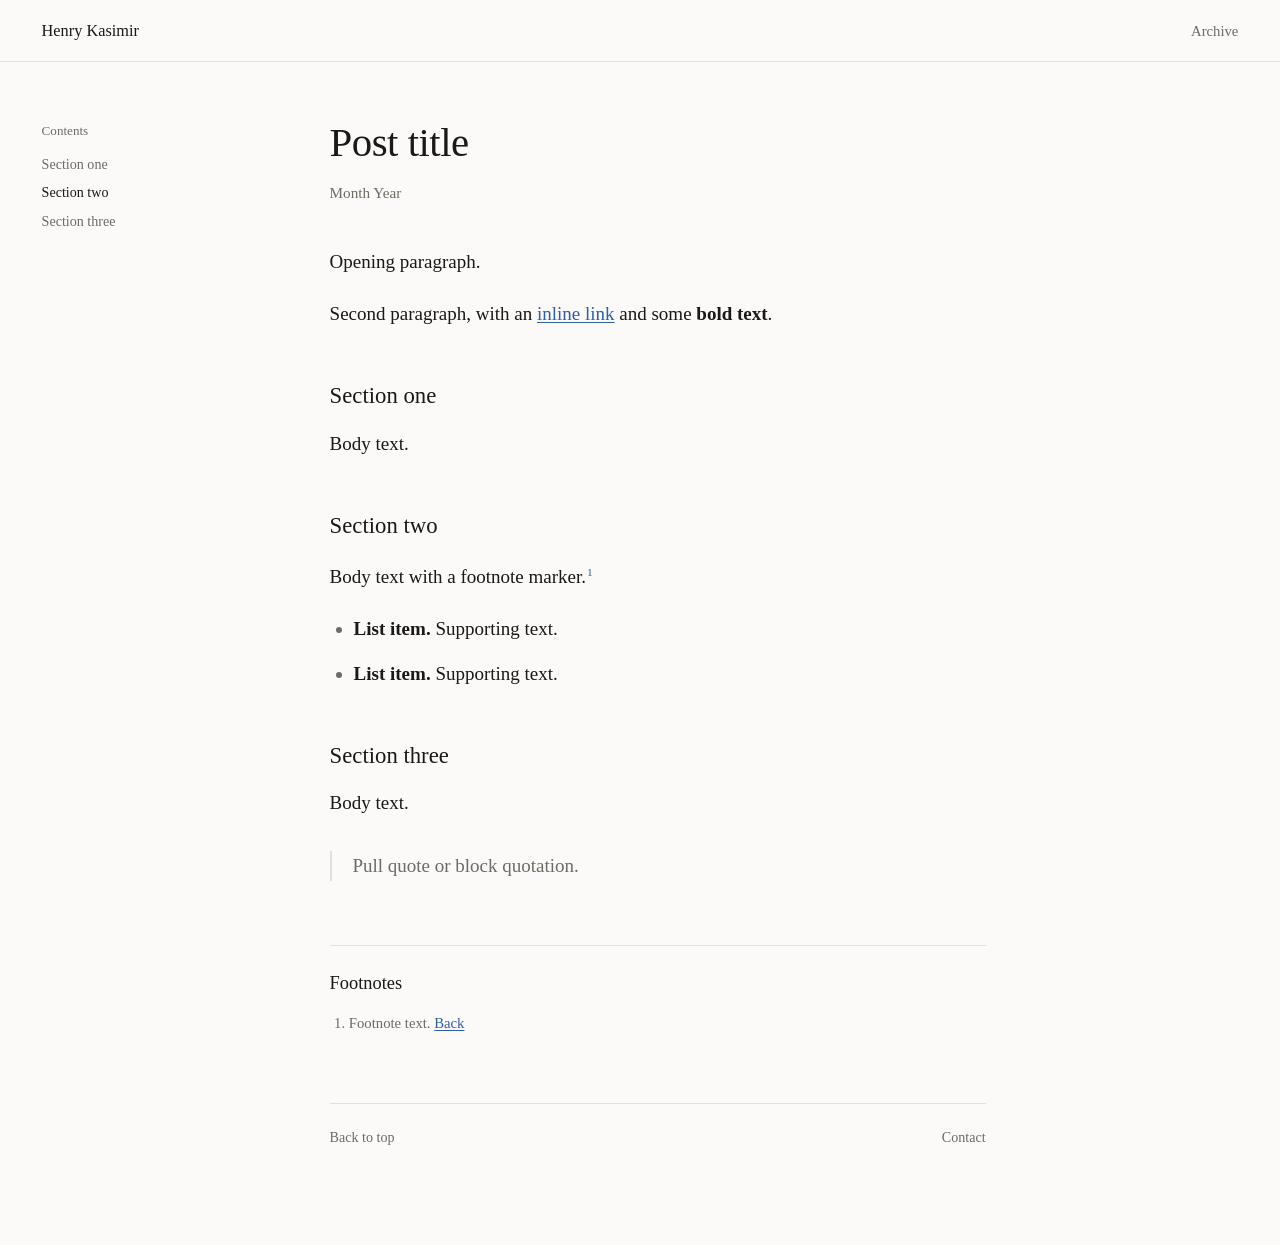
==== index.html @ f0437819 "first upload first upload" ====
<!DOCTYPE html>
<html lang="en">
<head>
<meta charset="utf-8">
<meta name="viewport" content="width=device-width, initial-scale=1">
<title>Henry Kasimir</title>
<meta name="description" content="">
<link rel="stylesheet" href="style.css">
</head>
<body id="top">

<header class="masthead">
  <div class="masthead-inner">
    <a class="sitename" href="/">Henry Kasimir</a>
    <nav><a href="/archive.html">Archive</a></nav>
  </div>
</header>

<div class="page">

  <!-- Contents rail. Each link points at a section id below. -->
  <aside class="contents">
    <h2>Contents</h2>
    <ol>
      <li><a href="#section-one">Section one</a></li>
      <li><a href="#section-two">Section two</a></li>
      <li><a href="#section-three">Section three</a></li>
    </ol>
  </aside>

  <article>
    <h1>Post title</h1>
    <p class="dateline">Month Year</p>

    <p>Opening paragraph.</p>
    <p>Second paragraph, with an <a href="#">inline link</a> and some <strong>bold text</strong>.</p>

    <h2 id="section-one">Section one</h2>
    <p>Body text.</p>

    <h2 id="section-two">Section two</h2>
    <p>Body text with a footnote marker.<sup><a href="#fn1" id="fnref1">1</a></sup></p>
    <ul>
      <li><strong>List item.</strong> Supporting text.</li>
      <li><strong>List item.</strong> Supporting text.</li>
    </ul>

    <h2 id="section-three">Section three</h2>
    <p>Body text.</p>
    <blockquote>Pull quote or block quotation.</blockquote>

    <div class="footnotes">
      <h2>Footnotes</h2>
      <ol>
        <li id="fn1">Footnote text. <a href="#fnref1">Back</a></li>
      </ol>
    </div>
  </article>

  <div class="foot">
    <a href="#top">Back to top</a>
    <a href="mailto:you@example.com">Contact</a>
  </div>

</div>

<script src="script.js"></script>
</body>
</html>
---- style.css ----
:root{
  --bg:#FBFAF8;
  --ink:#1B1917;
  --muted:#6F6A64;
  --rule:#E4E0D9;
  --link:#2E5FA3;
  --measure:41rem;
  --serif:"Tiempos Text","Charter","Bitstream Charter","Sitka Text",Cambria,Georgia,"Times New Roman",serif;
}

*{box-sizing:border-box}

html{scroll-behavior:smooth;scroll-padding-top:6rem}
@media (prefers-reduced-motion:reduce){html{scroll-behavior:auto}}

body{
  margin:0;
  background:var(--bg);
  color:var(--ink);
  font-family:var(--serif);
  font-size:19px;
  line-height:1.62;
  -webkit-font-smoothing:antialiased;
  text-rendering:optimizeLegibility;
}

a{color:var(--link);text-decoration:underline;text-underline-offset:2px;text-decoration-thickness:.05em}
a:hover{color:var(--ink)}
a:focus-visible{outline:2px solid var(--link);outline-offset:3px;border-radius:2px}

/* masthead */
.masthead{position:fixed;top:0;left:0;right:0;z-index:20;background:var(--bg);border-bottom:1px solid var(--rule)}
.masthead-inner{max-width:78rem;margin:0 auto;padding:.95rem 1.6rem;display:flex;align-items:baseline;justify-content:space-between;gap:1rem}
.sitename{font-size:1.02rem;color:var(--ink);text-decoration:none}
.sitename:hover{color:var(--link)}
.masthead nav a{font-size:.92rem;color:var(--muted);text-decoration:none}
.masthead nav a:hover{color:var(--link)}

/* page frame */
.page{
  max-width:78rem;margin:0 auto;
  padding:7.5rem 1.6rem 6rem;
  display:grid;
  grid-template-columns:14rem minmax(0,var(--measure)) 1fr;
  column-gap:4rem;
}
.page--single{grid-template-columns:minmax(0,var(--measure)) 1fr}
.page--single article,.page--single .foot{grid-column:1}

/* contents rail */
.contents{grid-column:1;position:sticky;top:7.5rem;align-self:start;max-height:calc(100vh - 10rem);overflow-y:auto}
.contents h2{font-size:.82rem;font-weight:400;color:var(--muted);margin:0 0 .85rem}
.contents ol{list-style:none;margin:0;padding:0}
.contents li{margin-bottom:.6rem}
.contents a{font-size:.88rem;line-height:1.35;color:var(--muted);text-decoration:none;display:block}
.contents a:hover,.contents a.current{color:var(--ink)}

/* article */
article{grid-column:2}
h1{font-size:2.55rem;line-height:1.14;font-weight:400;letter-spacing:-.012em;margin:0 0 .9rem}
.dateline{color:var(--muted);font-size:.95rem;margin:0 0 2.6rem}
article p{margin:0 0 1.35rem}
article h2{font-size:1.42rem;font-weight:400;line-height:1.3;margin:3.2rem 0 1.1rem}
article strong{font-weight:600}
article ul,article ol{margin:0 0 1.35rem;padding-left:1.5rem}
article li{margin-bottom:.85rem}
article li::marker{color:var(--muted)}
blockquote{margin:2rem 0;padding-left:1.3rem;border-left:2px solid var(--rule);color:var(--muted)}
sup a{text-decoration:none;font-size:.72em;padding-left:1px}

/* archive list */
.archive-list{list-style:none;margin:2rem 0 0;padding:0}
.archive-list li{display:flex;justify-content:space-between;gap:1.5rem;padding:.85rem 0;border-bottom:1px solid var(--rule)}
.archive-date{color:var(--muted);font-size:.9rem;white-space:nowrap}

/* footnotes and foot */
.footnotes{margin-top:4rem;padding-top:1.6rem;border-top:1px solid var(--rule)}
.footnotes h2{font-size:1.15rem;font-weight:400;margin:0 0 1rem}
.footnotes ol{font-size:.92rem;color:var(--muted);padding-left:1.2rem;margin:0}
.footnotes li{margin-bottom:.7rem}
.foot{grid-column:2;margin-top:3.5rem;padding-top:1.4rem;border-top:1px solid var(--rule);display:flex;justify-content:space-between;gap:1rem;flex-wrap:wrap;font-size:.88rem}
.foot a{color:var(--muted);text-decoration:none}
.foot a:hover{color:var(--link)}

/* responsive */
@media (max-width:64rem){
  .page,.page--single{grid-template-columns:minmax(0,1fr);padding-top:6.5rem}
  article,.foot{grid-column:1}
  .contents{grid-column:1;position:static;max-height:none;margin-bottom:3rem;padding-bottom:1.6rem;border-bottom:1px solid var(--rule);order:-1}
  .contents ol{columns:2;column-gap:2rem}
}
@media (max-width:34rem){
  body{font-size:18px}
  h1{font-size:2rem}
  .page{padding-left:1.25rem;padding-right:1.25rem}
  .contents ol{columns:1}
  .masthead-inner{padding-left:1.25rem;padding-right:1.25rem}
}
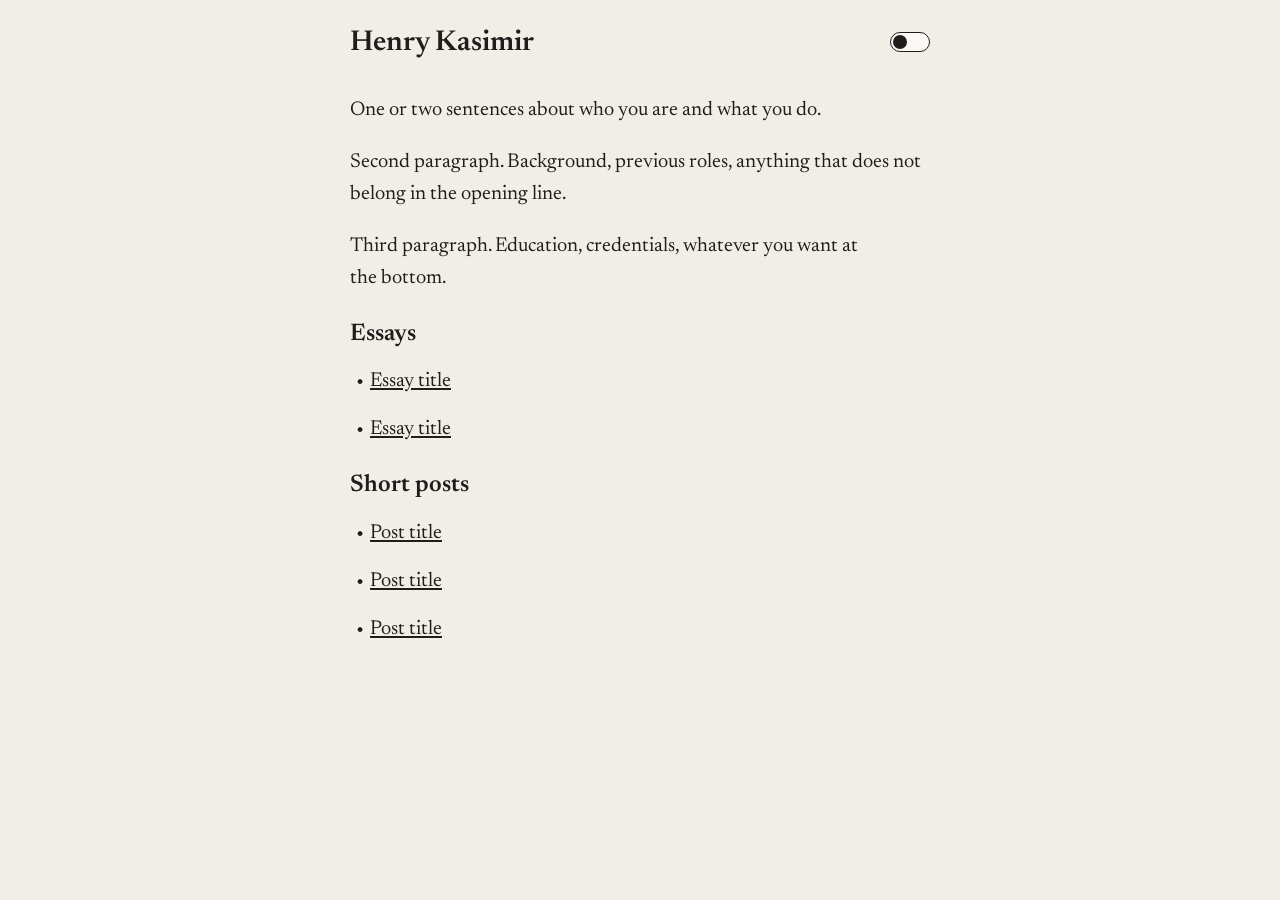
==== commit 188b6fc2: "new uploads 3 new uploads 3" ====
--- a/index.html
+++ b/index.html
@@ -5,65 +5,71 @@
 <meta name="viewport" content="width=device-width, initial-scale=1">
 <title>Henry Kasimir</title>
 <meta name="description" content="">
+<script>
+  (function () {
+    var t = null;
+    try { t = localStorage.getItem('theme'); } catch (e) {}
+    if (!t) {
+      t = window.matchMedia && window.matchMedia('(prefers-color-scheme: dark)').matches ? 'dark' : 'light';
+    }
+    document.documentElement.setAttribute('data-theme', t);
+  })();
+</script>
+<link rel="preconnect" href="https://fonts.googleapis.com">
+<link rel="preconnect" href="https://fonts.gstatic.com" crossorigin>
+<link href="https://fonts.googleapis.com/css2?family=Newsreader:ital,opsz,wght@0,6..72,400;0,6..72,500;0,6..72,600;0,6..72,700;1,6..72,400;1,6..72,600&display=swap" rel="stylesheet">
 <link rel="stylesheet" href="style.css">
 </head>
-<body id="top">
+<body>
+<div id="top" class="page-wrapper">
 
-<header class="masthead">
-  <div class="masthead-inner">
-    <a class="sitename" href="/">Henry Kasimir</a>
-    <nav><a href="/archive.html">Archive</a></nav>
-  </div>
-</header>
+  <header class="header">
+    <div class="container cc-header cc-narrow">
+      <a href="/" class="header-name-link"><h1 class="header-name">Henry Kasimir</h1></a>
+      
+      <div class="toggle-switch">
+        <input type="checkbox" id="color-mode" name="Color Mode" class="toggle-checkbox">
+        <label for="color-mode" class="toggle-label"><span class="u-sr-only">Dark mode</span></label>
+      </div>
+    </div>
+  </header>
 
-<div class="page">
 
-  <!-- Contents rail. Each link points at a section id below. -->
-  <aside class="contents">
-    <h2>Contents</h2>
-    <ol>
-      <li><a href="#section-one">Section one</a></li>
-      <li><a href="#section-two">Section two</a></li>
-      <li><a href="#section-three">Section three</a></li>
-    </ol>
-  </aside>
 
-  <article>
-    <h1>Post title</h1>
-    <p class="dateline">Month Year</p>
+  <main class="page-main">
+    <article>
+      <div class="container cc-narrow">
+        <section>
+          <p>One or two sentences about who you are and what you do<span class="home-intro_expand-period">.</span><span class="home-intro_expand-ellipsis"> ... </span><button type="button" class="home-intro_expand-link">More</button></p>
+          <div class="home-intro_expand-content" hidden>
+            <div class="rich-text">
+              <p>Second paragraph. Background, previous roles, anything that does not belong in the opening line.</p>
+              <p>Third paragraph. Education, credentials, whatever you want at the bottom.</p>
+            </div>
+          </div>
+        </section>
 
-    <p>Opening paragraph.</p>
-    <p>Second paragraph, with an <a href="#">inline link</a> and some <strong>bold text</strong>.</p>
+        <section class="u-mt-sm">
+          <h2 class="h3">Essays</h2>
+          <ul class="bullet-list_list">
+            <li class="bullet-list_item"><a href="/essay.html" class="bullet-list_link">Essay title</a></li>
+            <li class="bullet-list_item"><a href="#" class="bullet-list_link">Essay title</a></li>
+          </ul>
+        </section>
 
-    <h2 id="section-one">Section one</h2>
-    <p>Body text.</p>
-
-    <h2 id="section-two">Section two</h2>
-    <p>Body text with a footnote marker.<sup><a href="#fn1" id="fnref1">1</a></sup></p>
-    <ul>
-      <li><strong>List item.</strong> Supporting text.</li>
-      <li><strong>List item.</strong> Supporting text.</li>
-    </ul>
-
-    <h2 id="section-three">Section three</h2>
-    <p>Body text.</p>
-    <blockquote>Pull quote or block quotation.</blockquote>
-
-    <div class="footnotes">
-      <h2>Footnotes</h2>
-      <ol>
-        <li id="fn1">Footnote text. <a href="#fnref1">Back</a></li>
-      </ol>
-    </div>
-  </article>
-
-  <div class="foot">
-    <a href="#top">Back to top</a>
-    <a href="mailto:you@example.com">Contact</a>
-  </div>
+        <section class="u-mt-sm u-mb-lg">
+          <h2 class="h3">Short posts</h2>
+          <ul class="bullet-list_list">
+            <li class="bullet-list_item"><a href="/post.html" class="bullet-list_link">Post title</a></li>
+            <li class="bullet-list_item"><a href="#" class="bullet-list_link">Post title</a></li>
+            <li class="bullet-list_item"><a href="#" class="bullet-list_link">Post title</a></li>
+          </ul>
+        </section>
+      </div>
+    </article>
+  </main>
 
 </div>
-
 <script src="script.js"></script>
 </body>
 </html>
--- a/style.css
+++ b/style.css
@@ -1,98 +1,275 @@
+/* Values taken from the reference site's stylesheet and its inline style block.
+   Typeface is Newsreader, a free Google font, loaded in each page's head. */
+
 :root{
-  --bg:#FBFAF8;
-  --ink:#1B1917;
-  --muted:#6F6A64;
-  --rule:#E4E0D9;
-  --link:#2E5FA3;
-  --measure:41rem;
-  --serif:"Tiempos Text","Charter","Bitstream Charter","Sitka Text",Cambria,Georgia,"Times New Roman",serif;
+  --ivory-light:#faf9f5;
+  --ivory-medium:#f0eee6;
+  --ivory-dark:#e8e6dc;
+  --slate-dark:#1f1e1d;
+  --slate-medium:#3d3d3a;
+  --slate-light:#5e5d59;
+  --cloud-light:#d1cfc5;
+  --cloud-medium:#b0aea5;
+  --cloud-dark:#87867f;
+
+  --font:"Newsreader","Times New Roman",serif;
+  --measure:38.75rem;
+
+  /* the knob stays dark in both modes, as on the reference site */
+  --accent:var(--slate-dark);
+}
+
+[data-theme="light"]{
+  --bg:var(--ivory-medium);
+  --text:var(--slate-dark);
+  --text-secondary:var(--slate-light);
+  --link-hover:var(--slate-light);
+  --border:var(--cloud-light);
+  --footnote-bg:#00000014;
+  --footnote-bg-hover:#00000026;
+  --tooltip-bg:var(--ivory-light);
+  --track:var(--ivory-light);
+}
+
+[data-theme="dark"]{
+  --bg:var(--slate-dark);
+  --text:var(--ivory-medium);
+  --text-secondary:var(--cloud-medium);
+  --link-hover:var(--cloud-medium);
+  --border:var(--slate-light);
+  --footnote-bg:#ffffff26;
+  --footnote-bg-hover:#ffffff66;
+  --tooltip-bg:var(--slate-medium);
+  --track:var(--text);
 }
 
 *{box-sizing:border-box}
-
-html{scroll-behavior:smooth;scroll-padding-top:6rem}
+html{scroll-behavior:smooth}
 @media (prefers-reduced-motion:reduce){html{scroll-behavior:auto}}
 
 body{
   margin:0;
-  background:var(--bg);
-  color:var(--ink);
-  font-family:var(--serif);
-  font-size:19px;
-  line-height:1.62;
-  -webkit-font-smoothing:antialiased;
-  text-rendering:optimizeLegibility;
-}
-
-a{color:var(--link);text-decoration:underline;text-underline-offset:2px;text-decoration-thickness:.05em}
-a:hover{color:var(--ink)}
-a:focus-visible{outline:2px solid var(--link);outline-offset:3px;border-radius:2px}
-
-/* masthead */
-.masthead{position:fixed;top:0;left:0;right:0;z-index:20;background:var(--bg);border-bottom:1px solid var(--rule)}
-.masthead-inner{max-width:78rem;margin:0 auto;padding:.95rem 1.6rem;display:flex;align-items:baseline;justify-content:space-between;gap:1rem}
-.sitename{font-size:1.02rem;color:var(--ink);text-decoration:none}
-.sitename:hover{color:var(--link)}
-.masthead nav a{font-size:.92rem;color:var(--muted);text-decoration:none}
-.masthead nav a:hover{color:var(--link)}
-
-/* page frame */
-.page{
-  max-width:78rem;margin:0 auto;
-  padding:7.5rem 1.6rem 6rem;
-  display:grid;
-  grid-template-columns:14rem minmax(0,var(--measure)) 1fr;
-  column-gap:4rem;
-}
-.page--single{grid-template-columns:minmax(0,var(--measure)) 1fr}
-.page--single article,.page--single .foot{grid-column:1}
-
-/* contents rail */
-.contents{grid-column:1;position:sticky;top:7.5rem;align-self:start;max-height:calc(100vh - 10rem);overflow-y:auto}
-.contents h2{font-size:.82rem;font-weight:400;color:var(--muted);margin:0 0 .85rem}
-.contents ol{list-style:none;margin:0;padding:0}
-.contents li{margin-bottom:.6rem}
-.contents a{font-size:.88rem;line-height:1.35;color:var(--muted);text-decoration:none;display:block}
-.contents a:hover,.contents a.current{color:var(--ink)}
-
-/* article */
-article{grid-column:2}
-h1{font-size:2.55rem;line-height:1.14;font-weight:400;letter-spacing:-.012em;margin:0 0 .9rem}
-.dateline{color:var(--muted);font-size:.95rem;margin:0 0 2.6rem}
-article p{margin:0 0 1.35rem}
-article h2{font-size:1.42rem;font-weight:400;line-height:1.3;margin:3.2rem 0 1.1rem}
-article strong{font-weight:600}
-article ul,article ol{margin:0 0 1.35rem;padding-left:1.5rem}
-article li{margin-bottom:.85rem}
-article li::marker{color:var(--muted)}
-blockquote{margin:2rem 0;padding-left:1.3rem;border-left:2px solid var(--rule);color:var(--muted)}
-sup a{text-decoration:none;font-size:.72em;padding-left:1px}
-
-/* archive list */
-.archive-list{list-style:none;margin:2rem 0 0;padding:0}
-.archive-list li{display:flex;justify-content:space-between;gap:1.5rem;padding:.85rem 0;border-bottom:1px solid var(--rule)}
-.archive-date{color:var(--muted);font-size:.9rem;white-space:nowrap}
-
-/* footnotes and foot */
-.footnotes{margin-top:4rem;padding-top:1.6rem;border-top:1px solid var(--rule)}
-.footnotes h2{font-size:1.15rem;font-weight:400;margin:0 0 1rem}
-.footnotes ol{font-size:.92rem;color:var(--muted);padding-left:1.2rem;margin:0}
-.footnotes li{margin-bottom:.7rem}
-.foot{grid-column:2;margin-top:3.5rem;padding-top:1.4rem;border-top:1px solid var(--rule);display:flex;justify-content:space-between;gap:1rem;flex-wrap:wrap;font-size:.88rem}
-.foot a{color:var(--muted);text-decoration:none}
-.foot a:hover{color:var(--link)}
-
-/* responsive */
-@media (max-width:64rem){
-  .page,.page--single{grid-template-columns:minmax(0,1fr);padding-top:6.5rem}
-  article,.foot{grid-column:1}
-  .contents{grid-column:1;position:static;max-height:none;margin-bottom:3rem;padding-bottom:1.6rem;border-bottom:1px solid var(--rule);order:-1}
-  .contents ol{columns:2;column-gap:2rem}
-}
-@media (max-width:34rem){
-  body{font-size:18px}
-  h1{font-size:2rem}
-  .page{padding-left:1.25rem;padding-right:1.25rem}
-  .contents ol{columns:1}
-  .masthead-inner{padding-left:1.25rem;padding-right:1.25rem}
-}
+  background-color:var(--bg);
+  color:var(--text);
+  font-family:var(--font);
+  font-optical-sizing:auto;
+  font-variation-settings:"opsz" 24;
+  font-size:1.25rem;
+  line-height:1.6;
+  font-weight:400;
+  transition:color .2s linear,background-color .2s linear;
+}
+::selection{background-color:#0064ff42;color:inherit}
+
+/* ---------- typography ---------- */
+h1,.h1{margin:0 0 .2em;font-size:3.1em;line-height:1.1;font-weight:700}
+h2,.h2{margin:0 0 .5em;font-size:1.6em;line-height:1.2;font-weight:600}
+h3,.h3{margin:0 0 .7em;font-size:1.2em;line-height:1.2;font-weight:600}
+h2.h3{font-size:1.2em;margin-bottom:.7em}
+p{margin:0 0 1em}
+strong{font-weight:600}
+
+a{
+  color:var(--text);
+  text-decoration:underline;
+  text-underline-offset:.1em;
+  text-decoration-thickness:.08em;
+  transition:color .2s linear;
+}
+a:hover{color:var(--link-hover)}
+a:focus-visible{outline:2px solid var(--text);outline-offset:2px}
+
+ul,ol{margin:0 0 1em;padding-left:2.2em}
+li{margin-bottom:.3em}
+
+blockquote{
+  border-left:1px solid var(--border);
+  margin:2em 0;padding:.25em 0 .1em 1.25em;
+  font-size:1em;font-style:italic;font-weight:400;line-height:1.5em;
+}
+blockquote p:last-child{margin-bottom:0}
+hr{border:0;border-top:1px solid var(--border);margin:2em 0}
+
+/* ---------- layout ---------- */
+.page-wrapper{min-height:100vh;display:flex;flex-flow:column}
+.container{width:100%;max-width:var(--measure);margin:0 auto;padding:0 20px}
+.page-main{flex:1}
+section{margin:0}
+.u-mt-sm{margin-top:1.3em}
+.u-mb-lg{margin-bottom:3em}
+.u-mb-sm{margin-bottom:1.3em}
+
+/* ---------- header ---------- */
+.header{
+  z-index:5;
+  margin:15px 0 25px;padding:15px 0 10px;
+  background-color:var(--bg);
+  position:relative;
+  transition:background-color .2s linear;
+}
+.container.cc-header{display:flex;justify-content:space-between;align-items:center}
+.header-name-link{display:inline-flex;align-items:flex-end;text-decoration:none}
+.header-name{
+  margin:0;font-size:1.44em;font-weight:600;line-height:1;
+  color:var(--text);
+  transition:color .2s linear;
+}
+.header-name-link:hover .header-name{color:var(--link-hover)}
+
+/* ---------- toggle ---------- */
+.toggle-switch{
+  width:40px;height:20px;
+  display:inline-block;position:relative;
+  transform:translateY(-2px);
+}
+.toggle-checkbox{opacity:0;width:0;height:0;position:absolute}
+.toggle-label{
+  position:absolute;inset:0;
+  width:40px;height:20px;
+  border:1px solid var(--text);
+  border-radius:2rem;
+  background-color:var(--track);
+  cursor:pointer;margin:0;padding:0;
+  transition:background-color .2s linear,border-color .2s linear;
+}
+.toggle-label:before{
+  position:absolute;content:"";
+  height:14px;width:14px;left:2px;bottom:2px;
+  background-color:var(--accent);
+  border-radius:50%;
+  transition:0s;
+}
+.toggle-label.has-transition:before{transition:.2s}
+[data-theme="dark"] .toggle-label:before{transform:translateX(20px)}
+.toggle-checkbox:focus-visible + .toggle-label{
+  outline:2px solid var(--text);outline-offset:2px;
+}
+
+.u-sr-only{
+  white-space:nowrap;border:0;width:1px;height:1px;
+  margin:-1px;padding:0;position:absolute;overflow:hidden;
+}
+
+/* ---------- table of contents ---------- */
+.toc-container{
+  z-index:4;
+  position:fixed;inset:0 auto 0 0;
+  width:22%;max-width:23rem;
+  padding:130px 25px 25px;
+  background-color:var(--bg);
+  overflow:auto;scrollbar-width:none;-ms-overflow-style:none;
+  transition:color .2s ease,background-color .2s ease;
+}
+.toc-container::-webkit-scrollbar{display:none}
+.toc-container .container{padding-left:0;padding-right:0;position:relative}
+.toc-list{margin-top:30px;padding-left:0;list-style:none}
+.toc-list li{margin-bottom:0}
+.toc-list li.cc-sub{padding-left:1em}
+.toc-link{
+  opacity:.5;margin-bottom:.2em;
+  text-decoration:none;display:inline-block;
+  transition:color .2s,opacity .3s cubic-bezier(.165,.84,.44,1);
+}
+.toc-link:hover,.toc-link.cc-active{opacity:1}
+
+.toc-toggle{
+  background-color:transparent;border:0;cursor:pointer;
+  width:44px;height:44px;padding:0;
+  display:none;justify-content:center;align-items:center;
+  position:fixed;inset:22px auto auto 12px;
+  color:var(--text);
+}
+.toc-toggle_icon{width:24px;height:24px}
+.toc-toggle_icon.cc-close{display:none}
+
+/* ---------- posts ---------- */
+.post-title{margin-top:.6em;margin-bottom:.1em;text-wrap:balance}
+.post-subtitle{font-size:1.1em;font-style:italic}
+.post-date{color:var(--text-secondary);margin-top:2em;margin-bottom:1em;font-size:.9em}
+
+.rich-text{text-wrap:pretty}
+.rich-text > :first-child{margin-top:0}
+.rich-text h1,.rich-text h2,.rich-text h3,.rich-text h4{margin-top:1em;text-wrap:balance}
+.rich-text ol,.rich-text ul{padding-left:2em}
+
+/* ---------- footnotes ---------- */
+.footnote-ref{
+  z-index:1;background-color:var(--footnote-bg);
+  border-radius:4px;margin:0 2px;padding:3px 3px 1px;
+  font-size:.75rem;font-weight:500;text-decoration:none;
+  position:relative;
+}
+.footnote-ref:hover{background-color:var(--footnote-bg-hover)}
+.footnote-backref{margin-left:.3em;font-size:.75em;text-decoration:none}
+.footnote-backref:hover{text-decoration:underline}
+.footnotes li{margin-bottom:1em}
+
+.footnote-tooltip{
+  z-index:10;
+  background-color:var(--tooltip-bg);
+  visibility:hidden;
+  width:36vw;max-width:350px;
+  padding:16px 20px;
+  font-size:1rem;font-weight:400;line-height:1.5;font-style:normal;
+  text-align:left;
+  position:absolute;inset:calc(100% + .5em) auto auto 50%;
+  transform:translate(-50%);
+  box-shadow:0 2px 8px #00000026;
+}
+sup:hover > .footnote-tooltip,
+.footnote-ref:hover + .footnote-tooltip{visibility:visible}
+
+/* ---------- homepage lists ---------- */
+.bullet-list_list{display:flex;flex-flow:column;gap:.8em;margin:0;padding-left:0;list-style:none}
+.bullet-list_item{padding-left:1em;margin-bottom:0}
+.bullet-list_item::before{
+  content:"\2022";font-size:1em;
+  margin-right:.3em;margin-left:-.7em;
+  display:inline-block;
+}
+.bullet-list_link{margin-right:.25em}
+.bullet-list_year{display:inline-flex;color:var(--text-secondary)}
+
+.home-intro_expand-ellipsis,.home-intro_expand-link{display:none}
+.home-intro_expand-link{
+  font:inherit;background:none;border:0;padding:0;cursor:pointer;
+  color:var(--text);
+  text-decoration:underline;text-underline-offset:.1em;text-decoration-thickness:.08em;
+}
+.home-intro_expand-link:hover{color:var(--link-hover)}
+@media (min-width:768px){.home-intro_expand-content{display:block!important}}
+
+/* ---------- archive ---------- */
+.archive-list{list-style:none;margin:2em 0 0;padding:0}
+.archive-list li{display:flex;justify-content:space-between;gap:1.5rem;padding:.8em 0;border-bottom:1px solid var(--border)}
+.archive-date{color:var(--text-secondary);font-size:.9em;white-space:nowrap}
+
+/* ---------- responsive ---------- */
+@media screen and (min-width:992px) and (max-width:1330px){
+  .toc-container{width:20%}
+}
+@media screen and (max-width:991px){
+  .container{width:80%;max-width:none;padding:0 10px}
+  .header{position:sticky;top:0}
+  .toc-toggle{display:flex;position:absolute;inset:6px calc(10% + 60px) auto auto}
+  .toc-container{
+    display:none;
+    position:static;width:100%;max-width:none;
+    padding:0 0 1.5em;margin-bottom:2em;
+    border-bottom:1px solid var(--border);
+  }
+  .toc-container.cc-open{display:block}
+  .toc-link{opacity:1}
+  .toc-list{margin-top:1em}
+  .footnote-tooltip{width:70vw}
+}
+@media screen and (max-width:767px){
+  h1,.h1{font-size:2.4em}
+  .rich-text ol{padding-left:1.5em}
+  .rich-text ul{padding-left:1.25em}
+  .home-intro_expand-ellipsis,.home-intro_expand-link{display:inline}
+  .home-intro_expand-period{display:none}
+}
+@media screen and (max-width:479px){
+  .container{width:95%}
+}
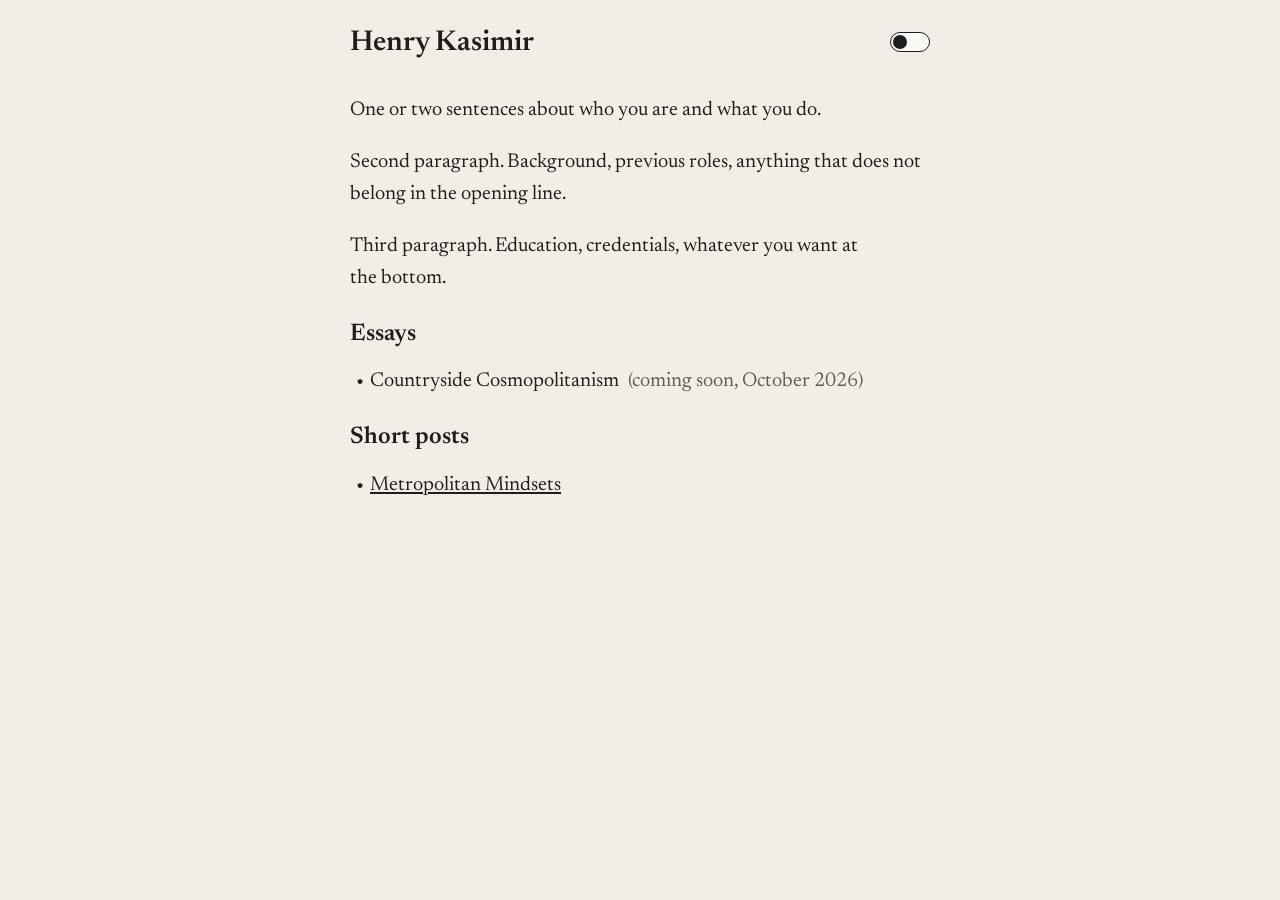
==== commit ddf83d49: "newuploads4 newuploads4" ====
--- a/index.html
+++ b/index.html
@@ -52,17 +52,14 @@
         <section class="u-mt-sm">
           <h2 class="h3">Essays</h2>
           <ul class="bullet-list_list">
-            <li class="bullet-list_item"><a href="/essay.html" class="bullet-list_link">Essay title</a></li>
-            <li class="bullet-list_item"><a href="#" class="bullet-list_link">Essay title</a></li>
+            <li class="bullet-list_item"><span class="bullet-list_link">Countryside Cosmopolitanism</span> <span class="bullet-list_year">(coming soon, October 2026)</span></li>
           </ul>
         </section>
 
         <section class="u-mt-sm u-mb-lg">
           <h2 class="h3">Short posts</h2>
           <ul class="bullet-list_list">
-            <li class="bullet-list_item"><a href="/post.html" class="bullet-list_link">Post title</a></li>
-            <li class="bullet-list_item"><a href="#" class="bullet-list_link">Post title</a></li>
-            <li class="bullet-list_item"><a href="#" class="bullet-list_link">Post title</a></li>
+            <li class="bullet-list_item"><a href="/metropolitan-mindsets.html" class="bullet-list_link">Metropolitan Mindsets</a></li>
           </ul>
         </section>
       </div>
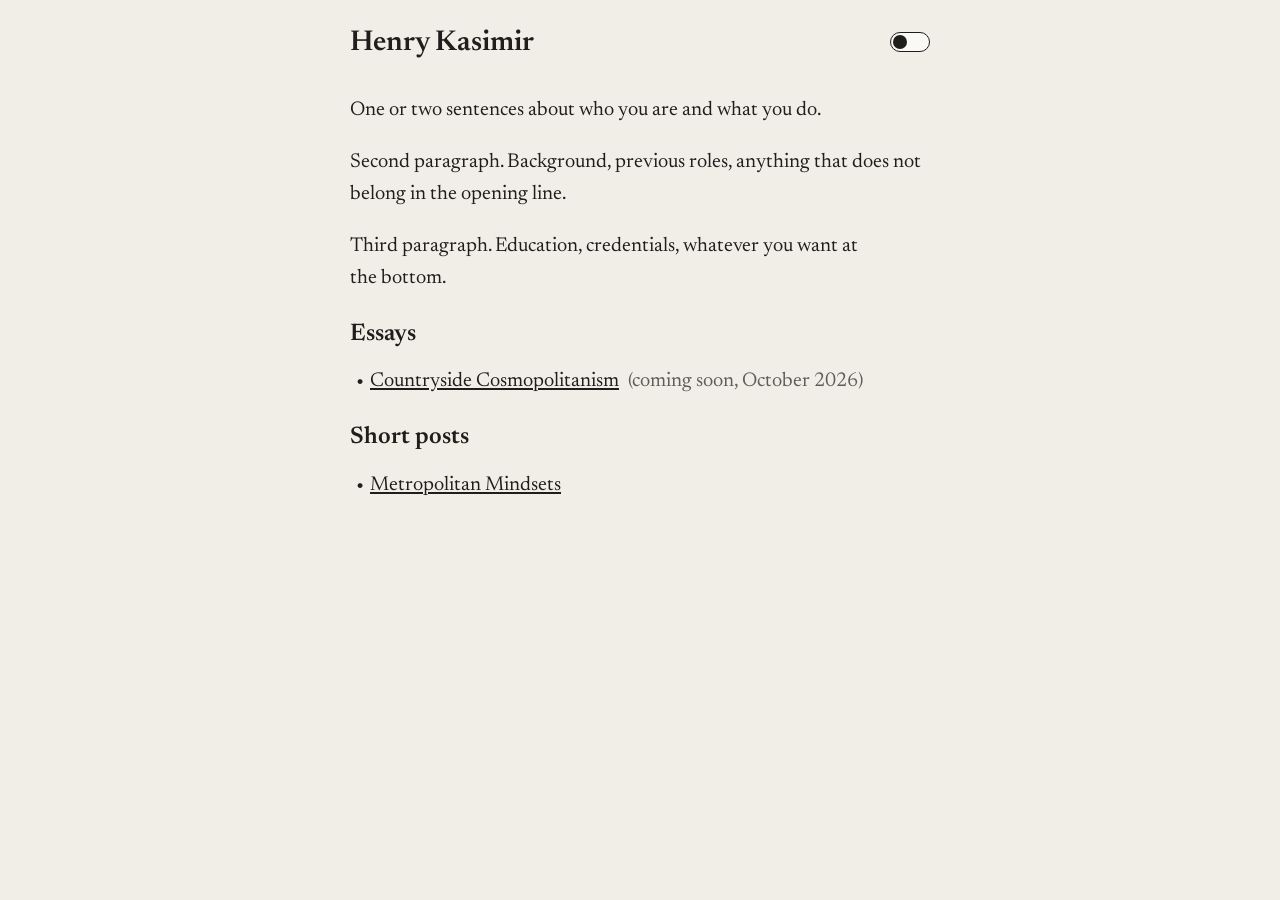
==== commit ab02f7ee: "newupload5 newupload5" ====
--- a/index.html
+++ b/index.html
@@ -52,7 +52,7 @@
         <section class="u-mt-sm">
           <h2 class="h3">Essays</h2>
           <ul class="bullet-list_list">
-            <li class="bullet-list_item"><span class="bullet-list_link">Countryside Cosmopolitanism</span> <span class="bullet-list_year">(coming soon, October 2026)</span></li>
+            <li class="bullet-list_item"><a href="/countryside-cosmopolitanism.html" class="bullet-list_link">Countryside Cosmopolitanism</a> <span class="bullet-list_year">(coming soon, October 2026)</span></li>
           </ul>
         </section>
 
--- a/style.css
+++ b/style.css
@@ -191,6 +191,27 @@
 .rich-text > :first-child{margin-top:0}
 .rich-text h1,.rich-text h2,.rich-text h3,.rich-text h4{margin-top:1em;text-wrap:balance}
 .rich-text ol,.rich-text ul{padding-left:2em}
+
+.rich-text figure{
+  min-width:100%;
+  margin:4rem 0;
+  border-radius:.5rem;
+  overflow:hidden;
+}
+.rich-text figure img{
+  display:block;width:100%;height:auto;
+  border-radius:.5rem;
+}
+.rich-text figure.cc-fullwidth{min-width:130%;position:relative;left:-15%}
+@media screen and (max-width:1350px){
+  .rich-text figure.cc-fullwidth{min-width:100%;left:0}
+}
+.rich-text figcaption{
+  margin-top:1em;
+  font-size:.9em;
+  color:var(--text-secondary);
+  text-align:center;
+}
 
 /* ---------- footnotes ---------- */
 .footnote-ref{
